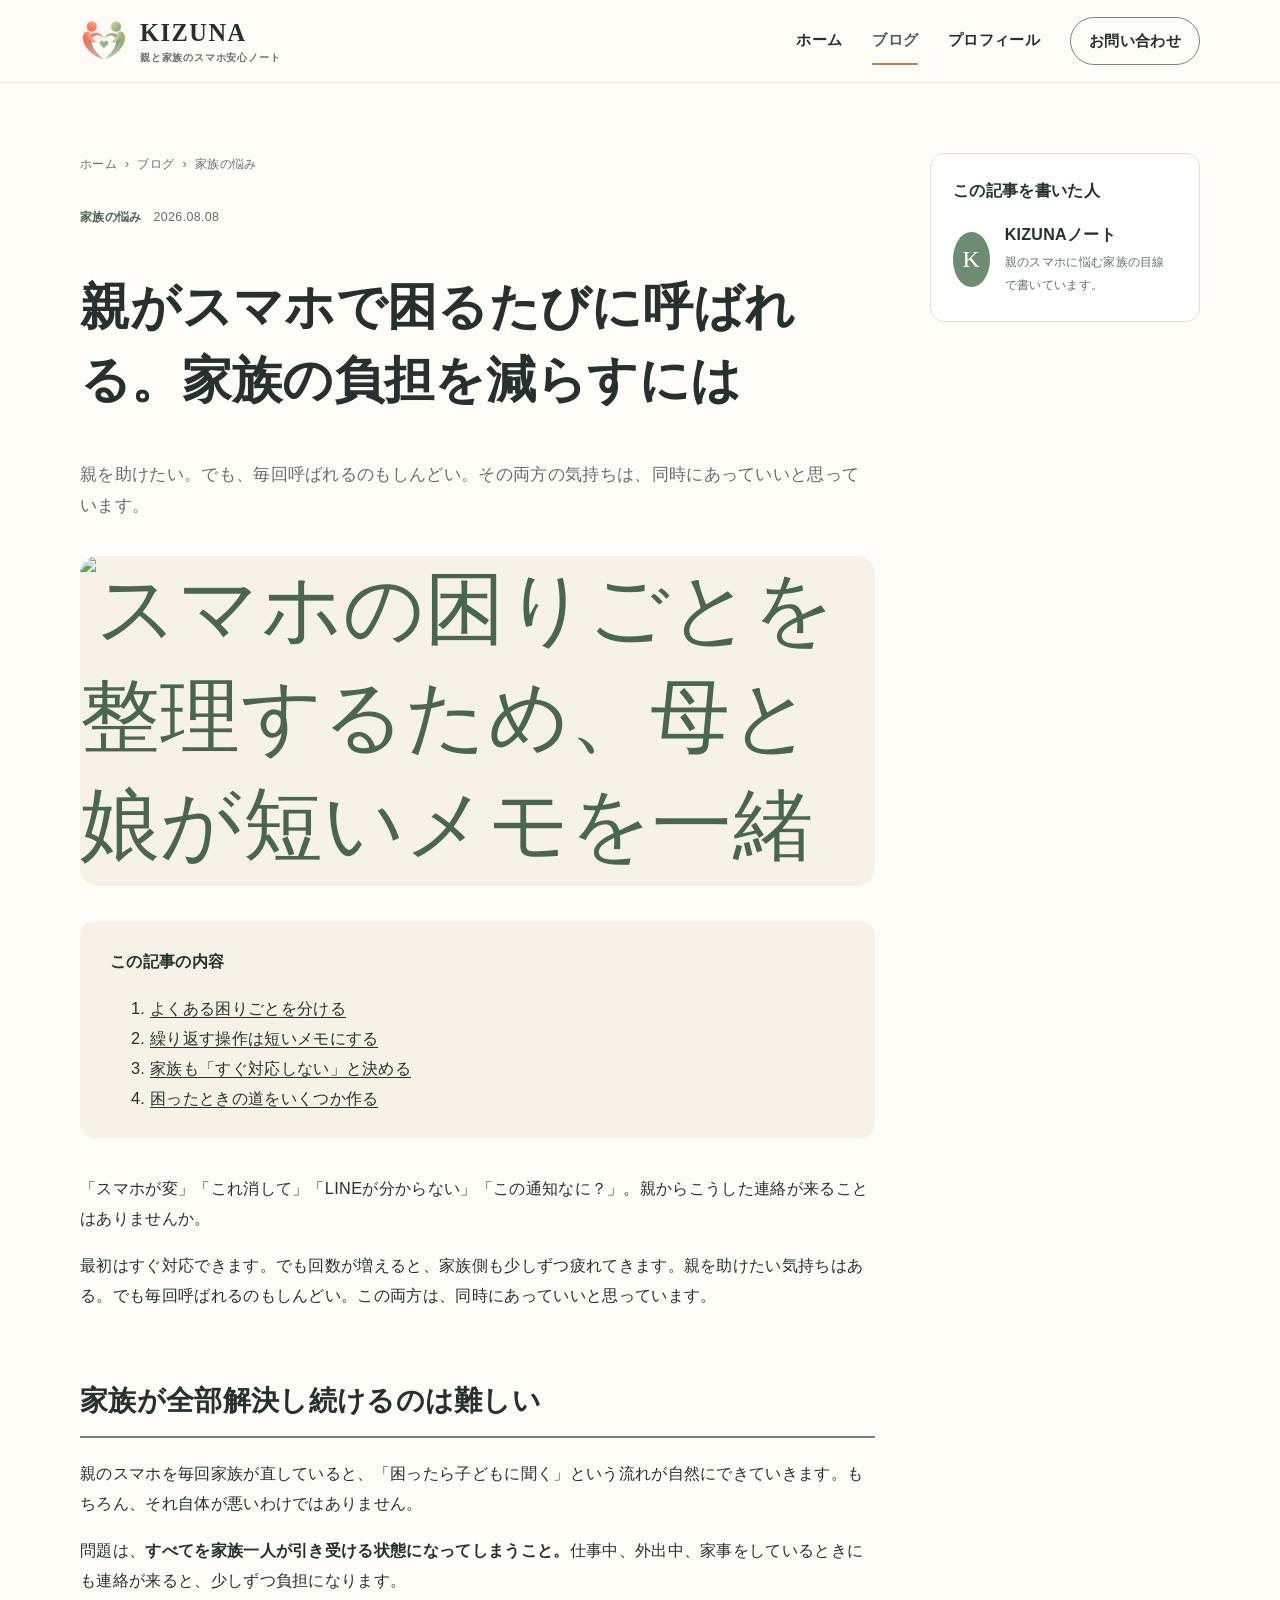
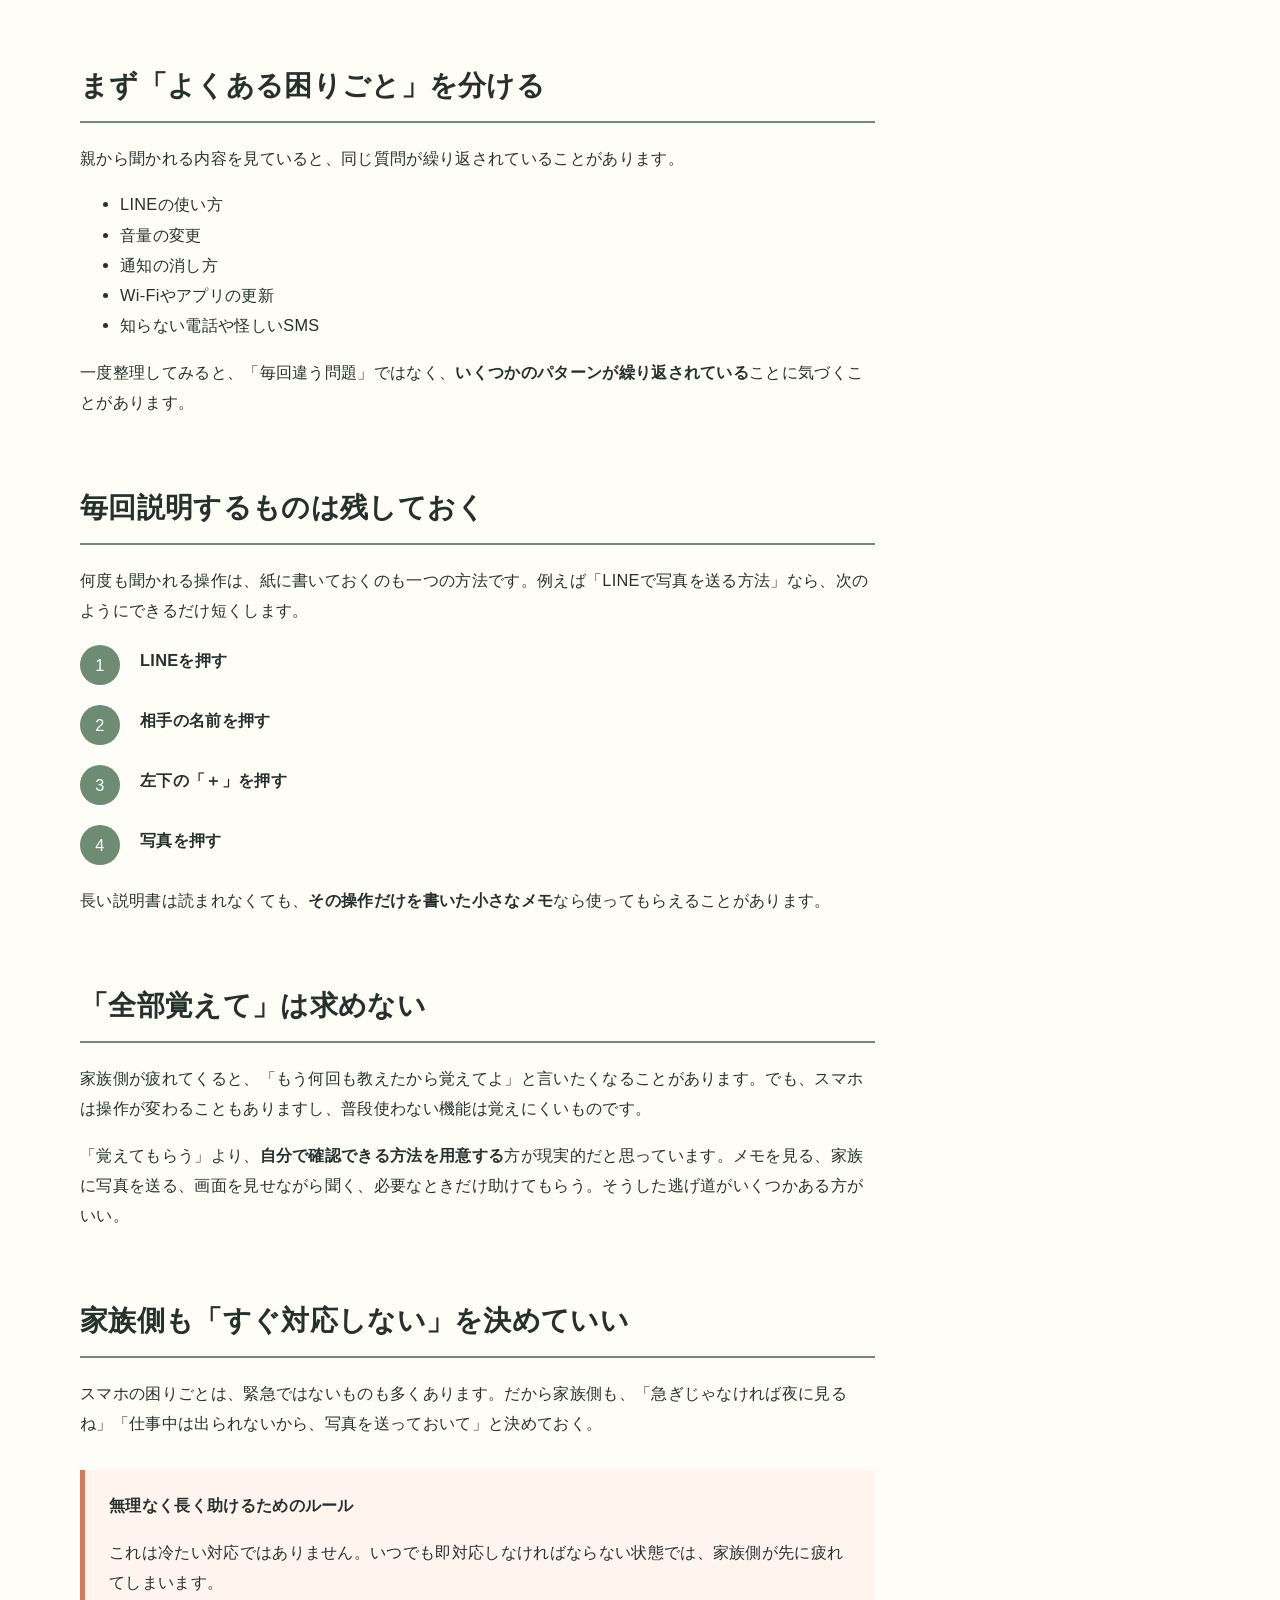
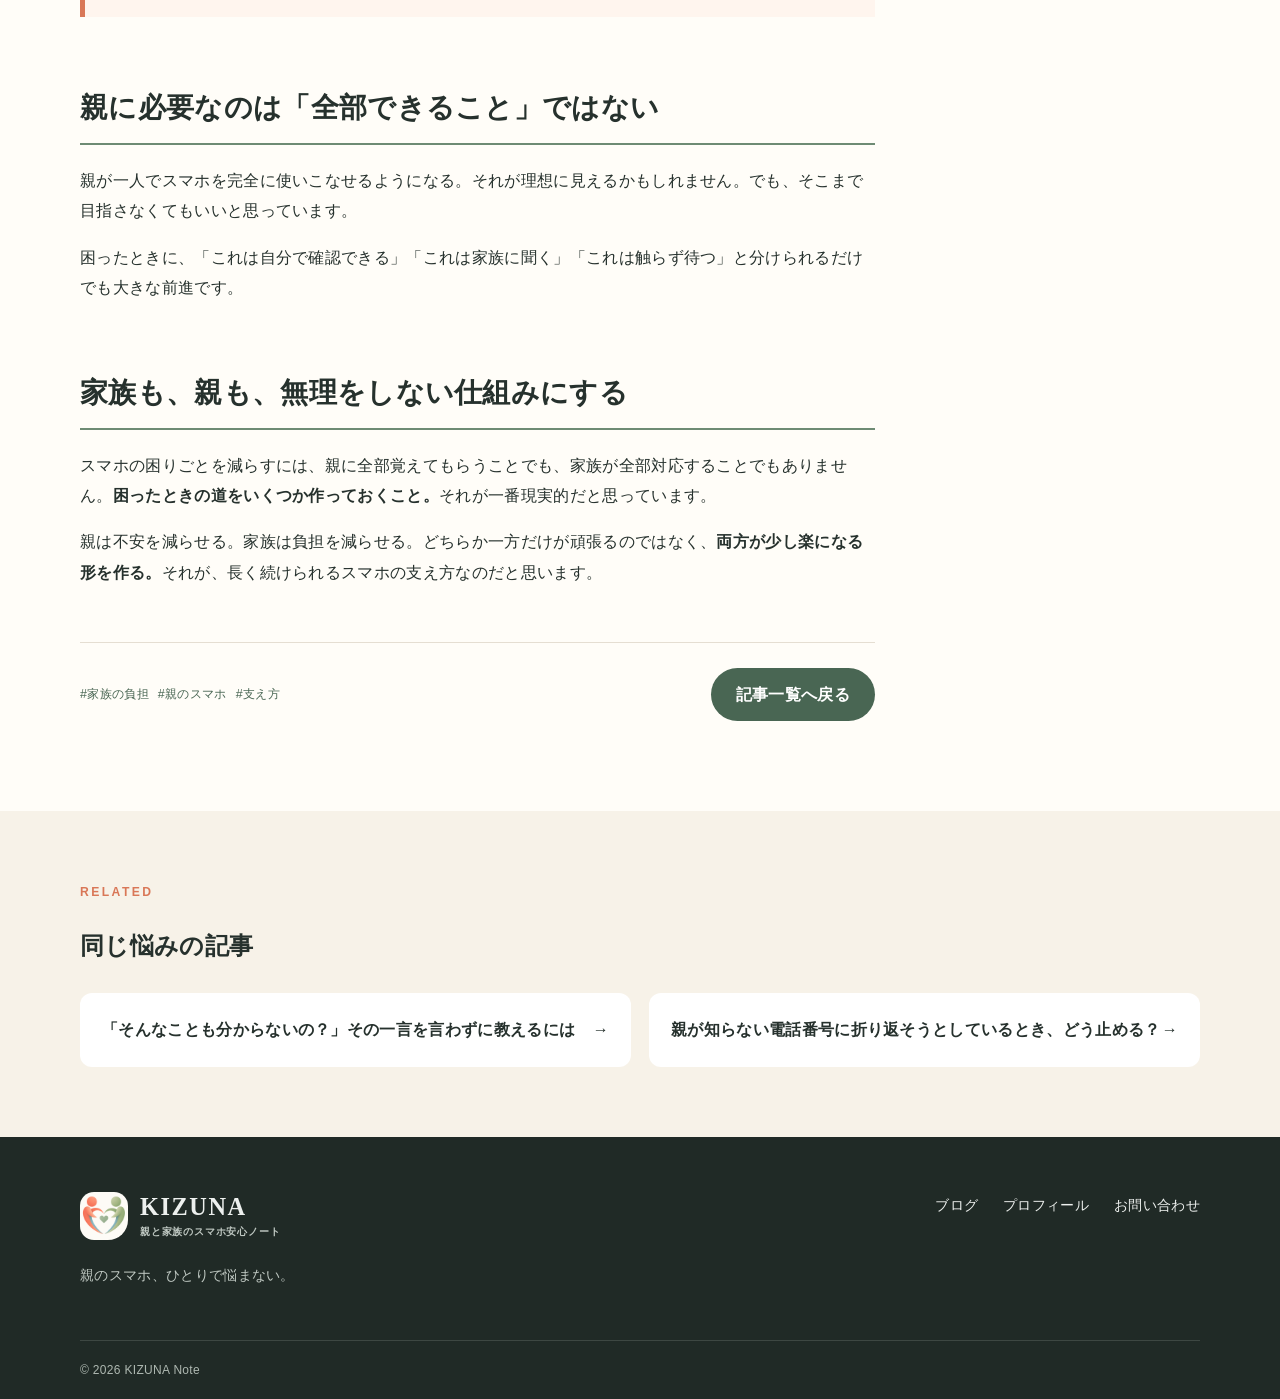
==== article-family-burden.html @ 636e0ae3 "Add unknown call and family support articles" ====
<!doctype html>
<html lang="ja"><head><meta charset="utf-8"><meta name="viewport" content="width=device-width,initial-scale=1">
<title>親がスマホで困るたびに呼ばれる。家族の負担を減らすには｜KIZUNAノート</title>
<meta name="description" content="親からスマホの相談を繰り返し受ける家族が、メモや対応ルールを使って無理なく支え続ける方法を考えます。">
<meta property="og:type" content="article"><meta property="og:title" content="親がスマホで困るたびに呼ばれる。家族の負担を減らすには"><meta property="og:image" content="assets/images/article-family-burden.jpg">
<link rel="stylesheet" href="assets/css/style.css?v=20260808-4"><script defer src="assets/js/main.js"></script>
<script type="application/ld+json">{"@context":"https://schema.org","@type":"BlogPosting","headline":"親がスマホで困るたびに呼ばれる。家族の負担を減らすには","datePublished":"2026-08-08","author":{"@type":"Organization","name":"KIZUNAノート"}}</script></head>
<body><a class="skip-link" href="#main">本文へ移動</a><header class="site-header"><div class="container header-inner"><a class="brand" href="index.html"><span class="brand-mark"><b>K</b><i></i></span><span class="brand-copy"><strong>KIZUNA</strong><small>親と家族のスマホ安心ノート</small></span></a><button class="menu-button" type="button" aria-expanded="false" aria-controls="global-nav"><span></span><span></span><span></span><span class="sr-only">メニュー</span></button><nav id="global-nav" class="global-nav"><a href="index.html">ホーム</a><a aria-current="page" href="blog.html">ブログ</a><a href="profile.html">プロフィール</a><a class="nav-contact" href="contact.html">お問い合わせ</a></nav></div></header>
<main id="main"><div class="container article-layout"><article class="article"><nav class="breadcrumbs" aria-label="パンくず"><a href="index.html">ホーム</a><span>›</span><a href="blog.html">ブログ</a><span>›</span><span>家族の悩み</span></nav>
<header class="article-header"><div class="meta"><span class="category">家族の悩み</span><time datetime="2026-08-08">2026.08.08</time></div><h1>親がスマホで困るたびに呼ばれる。家族の負担を減らすには</h1><p class="lead">親を助けたい。でも、毎回呼ばれるのもしんどい。その両方の気持ちは、同時にあっていいと思っています。</p><figure class="article-hero"><img src="assets/images/article-family-burden.jpg" alt="スマホの困りごとを整理するため、母と娘が短いメモを一緒に確認するイラスト"></figure></header>
<div class="article-body"><div class="toc"><strong>この記事の内容</strong><ol><li><a href="#patterns">よくある困りごとを分ける</a></li><li><a href="#memo">繰り返す操作は短いメモにする</a></li><li><a href="#rules">家族も「すぐ対応しない」と決める</a></li><li><a href="#paths">困ったときの道をいくつか作る</a></li></ol></div>
<p>「スマホが変」「これ消して」「LINEが分からない」「この通知なに？」。親からこうした連絡が来ることはありませんか。</p><p>最初はすぐ対応できます。でも回数が増えると、家族側も少しずつ疲れてきます。親を助けたい気持ちはある。でも毎回呼ばれるのもしんどい。この両方は、同時にあっていいと思っています。</p>
<h2>家族が全部解決し続けるのは難しい</h2><p>親のスマホを毎回家族が直していると、「困ったら子どもに聞く」という流れが自然にできていきます。もちろん、それ自体が悪いわけではありません。</p><p>問題は、<strong>すべてを家族一人が引き受ける状態になってしまうこと。</strong>仕事中、外出中、家事をしているときにも連絡が来ると、少しずつ負担になります。</p>
<h2 id="patterns">まず「よくある困りごと」を分ける</h2><p>親から聞かれる内容を見ていると、同じ質問が繰り返されていることがあります。</p><ul><li>LINEの使い方</li><li>音量の変更</li><li>通知の消し方</li><li>Wi-Fiやアプリの更新</li><li>知らない電話や怪しいSMS</li></ul><p>一度整理してみると、「毎回違う問題」ではなく、<strong>いくつかのパターンが繰り返されている</strong>ことに気づくことがあります。</p>
<h2 id="memo">毎回説明するものは残しておく</h2><p>何度も聞かれる操作は、紙に書いておくのも一つの方法です。例えば「LINEで写真を送る方法」なら、次のようにできるだけ短くします。</p><ol class="steps"><li><span>1</span><div><strong>LINEを押す</strong></div></li><li><span>2</span><div><strong>相手の名前を押す</strong></div></li><li><span>3</span><div><strong>左下の「＋」を押す</strong></div></li><li><span>4</span><div><strong>写真を押す</strong></div></li></ol><p>長い説明書は読まれなくても、<strong>その操作だけを書いた小さなメモ</strong>なら使ってもらえることがあります。</p>
<h2>「全部覚えて」は求めない</h2><p>家族側が疲れてくると、「もう何回も教えたから覚えてよ」と言いたくなることがあります。でも、スマホは操作が変わることもありますし、普段使わない機能は覚えにくいものです。</p><p>「覚えてもらう」より、<strong>自分で確認できる方法を用意する</strong>方が現実的だと思っています。メモを見る、家族に写真を送る、画面を見せながら聞く、必要なときだけ助けてもらう。そうした逃げ道がいくつかある方がいい。</p>
<h2 id="rules">家族側も「すぐ対応しない」を決めていい</h2><p>スマホの困りごとは、緊急ではないものも多くあります。だから家族側も、「急ぎじゃなければ夜に見るね」「仕事中は出られないから、写真を送っておいて」と決めておく。</p><div class="note"><strong>無理なく長く助けるためのルール</strong><p>これは冷たい対応ではありません。いつでも即対応しなければならない状態では、家族側が先に疲れてしまいます。</p></div>
<h2>親に必要なのは「全部できること」ではない</h2><p>親が一人でスマホを完全に使いこなせるようになる。それが理想に見えるかもしれません。でも、そこまで目指さなくてもいいと思っています。</p><p>困ったときに、「これは自分で確認できる」「これは家族に聞く」「これは触らず待つ」と分けられるだけでも大きな前進です。</p>
<h2 id="paths">家族も、親も、無理をしない仕組みにする</h2><p>スマホの困りごとを減らすには、親に全部覚えてもらうことでも、家族が全部対応することでもありません。<strong>困ったときの道をいくつか作っておくこと。</strong>それが一番現実的だと思っています。</p><p>親は不安を減らせる。家族は負担を減らせる。どちらか一方だけが頑張るのではなく、<strong>両方が少し楽になる形を作る。</strong>それが、長く続けられるスマホの支え方なのだと思います。</p></div>
<footer class="article-footer"><div class="tags"><span>#家族の負担</span><span>#親のスマホ</span><span>#支え方</span></div><a class="button" href="blog.html">記事一覧へ戻る</a></footer></article>
<aside class="sidebar article-side"><section class="side-box"><h2>この記事を書いた人</h2><div class="author-mini"><span class="avatar">K</span><div><strong>KIZUNAノート</strong><p>親のスマホに悩む家族の目線で書いています。</p></div></div></section></aside></div>
<section class="related tint"><div class="container"><p class="eyebrow">RELATED</p><h2>同じ悩みの記事</h2><div class="related-grid"><a href="article-teaching-kindly.html">「そんなことも分からないの？」その一言を言わずに教えるには <span>→</span></a><a href="article-unknown-call.html">親が知らない電話番号に折り返そうとしているとき、どう止める？ <span>→</span></a></div></div></section></main>
<footer class="site-footer"><div class="container footer-inner"><div><a class="brand brand-footer" href="index.html"><span class="brand-mark"><b>K</b><i></i></span><span class="brand-copy"><strong>KIZUNA</strong><small>親と家族のスマホ安心ノート</small></span></a><p>親のスマホ、ひとりで悩まない。</p></div><nav><a href="blog.html">ブログ</a><a href="profile.html">プロフィール</a><a href="contact.html">お問い合わせ</a></nav></div><div class="container copyright">© <span data-current-year></span> KIZUNA Note</div></footer></body></html>
---- assets/css/style.css ----
/* KIZUNAノート 共通スタイル：色や幅はここでまとめて変更できます */
:root{--ink:#26312d;--muted:#657069;--paper:#fffdf8;--cream:#f7f2e8;--sage:#6e8b74;--sage-dark:#496653;--coral:#d97757;--line:#e5ded2;--white:#fff;--shadow:0 12px 35px rgba(38,49,45,.08);--radius:18px;--max:1120px}
*{box-sizing:border-box}html{scroll-behavior:smooth}body{margin:0;color:var(--ink);background:var(--paper);font-family:"Hiragino Kaku Gothic ProN","Yu Gothic",Meiryo,sans-serif;line-height:1.85;letter-spacing:.02em}img{max-width:100%;height:auto}a{color:inherit;text-decoration:none}button,input,select,textarea{font:inherit}.container{width:min(calc(100% - 40px),var(--max));margin-inline:auto}.sr-only{position:absolute;width:1px;height:1px;padding:0;margin:-1px;overflow:hidden;clip:rect(0,0,0,0);white-space:nowrap;border:0}.skip-link{position:fixed;top:-100px;left:12px;z-index:100;background:var(--ink);color:white;padding:10px 16px}.skip-link:focus{top:12px}
.site-header{position:sticky;top:0;z-index:20;background:rgba(255,253,248,.95);border-bottom:1px solid rgba(229,222,210,.7);backdrop-filter:blur(10px)}.header-inner{min-height:76px;display:flex;align-items:center;justify-content:space-between}.brand{display:inline-flex;align-items:center;gap:10px;font-family:Georgia,"Yu Mincho",serif;font-size:1.18rem;font-weight:700}.brand-mark{display:grid;place-items:center;width:38px;height:38px;border-radius:50% 50% 45% 55%;color:white;background:var(--sage);font-family:Georgia,serif}.global-nav{display:flex;align-items:center;gap:30px;font-size:.94rem;font-weight:600}.global-nav a{padding:9px 0;border-bottom:2px solid transparent}.global-nav a:hover,.global-nav a[aria-current="page"]{color:var(--sage-dark);border-color:var(--coral)}.global-nav .nav-contact{padding:9px 18px;border:1px solid var(--sage);border-radius:999px}.menu-button{display:none;background:none;border:0;padding:9px}.menu-button>span:not(.sr-only){display:block;width:25px;height:2px;margin:5px;background:var(--ink)}
.hero{overflow:hidden;padding:90px 0 82px;background:linear-gradient(120deg,var(--paper) 62%,#edf1e8 62%)}.hero-grid{display:grid;grid-template-columns:1.15fr .85fr;align-items:center;gap:60px}.eyebrow{margin:0 0 8px;color:var(--coral);font-size:.76rem;font-weight:800;letter-spacing:.2em}.hero h1,.page-header h1{margin:0;font-family:Georgia,"Yu Mincho",serif;font-size:clamp(2.5rem,6vw,4.8rem);line-height:1.35;letter-spacing:.04em}.hero h1 em{color:var(--sage-dark);font-style:normal}.hero-copy{max-width:600px;margin:25px 0 32px;color:var(--muted);font-size:1.08rem}.button{display:inline-flex;align-items:center;justify-content:center;gap:16px;min-height:52px;padding:12px 25px;border:0;border-radius:999px;color:white;background:var(--sage-dark);font-weight:700;cursor:pointer;transition:transform .2s,background .2s}.button:hover{background:var(--ink);transform:translateY(-2px)}.hero-visual{position:relative;min-height:390px}.sun{position:absolute;right:-40px;top:0;width:300px;height:300px;border-radius:50%;background:#f5c8aa}.notebook{position:absolute;left:30px;top:65px;width:280px;height:230px;padding:55px 35px;transform:rotate(-5deg);border-radius:8px;background:repeating-linear-gradient(#fff 0,#fff 35px,#dce5de 36px);box-shadow:var(--shadow);font-family:"Yu Mincho",serif;font-size:1.45rem;color:var(--sage-dark)}.notebook:before{content:"";position:absolute;left:18px;top:0;width:4px;height:100%;background:#e3a891}.leaf{position:absolute;width:70px;height:32px;border-radius:100% 0 100% 0;background:var(--sage);transform:rotate(-30deg)}.leaf-one{left:5px;bottom:35px}.leaf-two{left:65px;bottom:10px;transform:rotate(25deg);background:#9aac8d}
.section{padding:88px 0}.tint{background:var(--cream)}.section-heading{display:flex;align-items:end;justify-content:space-between;margin-bottom:32px}.section h2,.contact-cta h2,.future-section h2{margin:0;font-family:Georgia,"Yu Mincho",serif;font-size:clamp(1.8rem,4vw,2.6rem);line-height:1.45}.text-link{color:var(--sage-dark);font-weight:700;border-bottom:1px solid}.card-grid{display:grid;grid-template-columns:repeat(3,1fr);gap:24px}.post-card{overflow:hidden;border:1px solid var(--line);border-radius:var(--radius);background:white;transition:transform .2s,box-shadow .2s}.post-card:hover{transform:translateY(-5px);box-shadow:var(--shadow)}.card-visual{display:grid;place-items:center;height:185px}.visual-phone{background:#e7efe7}.visual-security{background:#f5e4db}.visual-life{background:#eee8d5}.visual-chat{background:#e5edf1}.visual-icon{font-size:3.3rem}.card-body{padding:23px}.meta{display:flex;align-items:center;gap:12px;color:var(--muted);font-size:.78rem}.category{color:var(--sage-dark);font-weight:800}.post-card h3{font-size:1.1rem;line-height:1.65}.post-card p{color:var(--muted);font-size:.9rem}.tags{display:flex;gap:9px;flex-wrap:wrap;color:var(--sage-dark);font-size:.78rem}.popular-layout{display:grid;grid-template-columns:.65fr 1.35fr;gap:70px}.ranking{margin:0;padding:0;list-style:none}.ranking li{display:grid;grid-template-columns:60px 1fr;gap:20px;padding:24px 0;border-bottom:1px solid #d9d1c3}.ranking li:first-child{padding-top:0}.ranking h3{margin:5px 0 0;line-height:1.55}.rank{font:italic 1.8rem Georgia,serif;color:var(--coral)}.profile-band{display:grid;grid-template-columns:180px 1fr;align-items:center;gap:55px;max-width:900px}.avatar{display:grid;place-items:center;width:150px;height:150px;border-radius:50%;color:white;background:var(--sage);font:4rem Georgia,serif;box-shadow:0 0 0 14px #edf1e8}.profile-band p:not(.eyebrow){color:var(--muted)}.contact-cta,.future-section{padding:75px 0;text-align:center;color:white;background:var(--sage-dark)}.contact-cta .eyebrow,.future-section .eyebrow{color:#f4b59d}.contact-cta p:not(.eyebrow),.future-section p:not(.eyebrow){margin:14px auto 25px;max-width:680px;color:#e8eee9}.button-light{color:var(--ink);background:white}
.site-footer{padding:55px 0 18px;background:#202a26;color:#edf0ee}.footer-inner{display:flex;justify-content:space-between;align-items:start}.footer-inner p{font-size:.86rem;color:#bfc8c2}.footer-inner nav{display:flex;gap:25px;font-size:.88rem}.copyright{margin-top:38px;padding-top:18px;border-top:1px solid #3d4742;color:#aeb8b1;font-size:.75rem}
.page-header{padding:65px 0;text-align:center;background:var(--cream)}.page-header h1{font-size:clamp(2.2rem,5vw,3.5rem)}.page-header p:last-child{margin-bottom:0;color:var(--muted)}.content-with-sidebar,.article-layout{display:grid;grid-template-columns:minmax(0,1fr) 270px;gap:55px;padding-top:70px;padding-bottom:90px}.filter-list{display:flex;gap:9px;flex-wrap:wrap;margin-bottom:28px}.filter{padding:8px 17px;border:1px solid var(--line);border-radius:99px;background:white;color:var(--muted);cursor:pointer}.filter.active,.filter:hover{color:white;background:var(--sage-dark);border-color:var(--sage-dark)}.post-list{display:grid;gap:22px}.list-card{display:grid;grid-template-columns:180px 1fr;gap:25px;padding-bottom:22px;border-bottom:1px solid var(--line)}.list-card[hidden]{display:none}.mini-visual{display:grid;place-items:center;min-height:150px;border-radius:14px;font-size:2.7rem}.list-card h2{margin:7px 0;font-size:1.25rem;line-height:1.55}.list-card p{margin:0 0 7px;color:var(--muted)}.sidebar{display:grid;align-content:start;gap:22px}.side-box{padding:22px;border:1px solid var(--line);border-radius:14px;background:white}.side-box h2{margin:0 0 14px;font-size:1rem}.side-box ul{margin:0;padding:0;list-style:none}.side-box li+li{border-top:1px solid var(--line)}.side-box li a{display:flex;justify-content:space-between;padding:10px 0}.ad-slot,.ad-inline{text-align:center;color:#8a8f8b;background:#f4f2ed;border:1px dashed #c9c4ba}.ad-slot small,.ad-inline small{letter-spacing:.15em}.tag-cloud{display:flex;gap:8px;flex-wrap:wrap;font-size:.78rem;color:var(--sage-dark)}
.article-layout{align-items:start}.breadcrumbs{display:flex;gap:8px;margin-bottom:30px;color:var(--muted);font-size:.78rem}.article-header h1{font-family:Georgia,"Yu Mincho",serif;font-size:clamp(2rem,5vw,3.15rem);line-height:1.45}.lead{color:var(--muted);font-size:1.05rem}.article-hero{display:grid;place-items:center;height:330px;margin:35px 0;border-radius:var(--radius);color:var(--sage-dark);font:5rem Georgia,serif}.article-body{font-size:1.02rem}.article-body h2{margin:65px 0 20px;padding-bottom:9px;border-bottom:2px solid var(--sage);font-family:Georgia,"Yu Mincho",serif;font-size:1.75rem}.toc{margin:35px 0;padding:25px 30px;border-radius:14px;background:var(--cream)}.toc ol{margin-bottom:0}.toc a{border-bottom:1px solid}.note{margin:32px 0;padding:20px 24px;border-left:5px solid var(--coral);background:#fff5ee}.note p{margin-bottom:0}.steps{padding:0;list-style:none}.steps li{display:grid;grid-template-columns:44px 1fr;gap:16px;margin:20px 0}.steps li>span{display:grid;place-items:center;width:40px;height:40px;border-radius:50%;color:white;background:var(--sage)}.steps p{margin:4px 0;color:var(--muted)}.ad-inline{margin:50px 0;padding:35px;border-radius:12px}.article-footer{display:flex;align-items:center;justify-content:space-between;margin-top:55px;padding-top:25px;border-top:1px solid var(--line)}.author-mini{display:flex;align-items:center;gap:15px}.author-mini .avatar{width:55px;height:55px;box-shadow:none;font-size:1.5rem}.author-mini p{margin:2px 0;color:var(--muted);font-size:.78rem}.related{padding:70px 0}.related-grid{display:grid;grid-template-columns:1fr 1fr;gap:18px;margin-top:25px}.related-grid a{display:flex;justify-content:space-between;padding:22px;border-radius:12px;background:white;font-weight:700}
.profile-page{display:grid;grid-template-columns:280px 1fr;gap:75px;max-width:940px}.profile-portrait{text-align:center}.profile-portrait .large{width:210px;height:210px;margin:auto}.profile-page h2{font-size:2.1rem}.profile-page h3{margin-top:40px}.values{padding:0;list-style:none}.values li{display:grid;grid-template-columns:145px 1fr;gap:16px;padding:18px 0;border-bottom:1px solid var(--line)}.values span{color:var(--muted)}.contact-layout{display:grid;grid-template-columns:.7fr 1.3fr;gap:70px;max-width:950px}.contact-note{margin-top:25px;padding:20px;border-radius:12px;background:var(--cream);font-size:.9rem}.contact-form{display:grid;gap:22px;padding:35px;border:1px solid var(--line);border-radius:var(--radius);background:white;box-shadow:var(--shadow)}.contact-form label{display:grid;gap:7px;font-weight:700}.contact-form label>span{font-size:.72rem;color:var(--coral)}.contact-form input,.contact-form select,.contact-form textarea{width:100%;padding:12px;border:1px solid #cfc9be;border-radius:8px;background:#fff;font-weight:400}.contact-form input:focus,.contact-form select:focus,.contact-form textarea:focus{outline:3px solid rgba(110,139,116,.25);border-color:var(--sage)}.contact-form .checkbox{display:flex;grid-template-columns:auto 1fr;align-items:center}.contact-form .checkbox input{width:20px;height:20px}.contact-form .checkbox span{color:var(--ink);font-size:.86rem}.form-status{margin:0;color:var(--sage-dark);font-weight:700}
@media(max-width:800px){.container{width:min(calc(100% - 30px),var(--max))}.menu-button{display:block}.global-nav{position:absolute;top:76px;left:0;right:0;display:none;padding:15px 22px 25px;background:var(--paper);box-shadow:0 12px 20px rgba(0,0,0,.08)}.global-nav.open{display:grid;gap:4px}.global-nav a{padding:12px}.hero{padding:60px 0;background:var(--paper)}.hero-grid{grid-template-columns:1fr}.hero-visual{min-height:300px}.sun{right:0;width:240px;height:240px}.notebook{left:calc(50% - 135px);width:270px}.card-grid{grid-template-columns:1fr}.popular-layout,.content-with-sidebar,.article-layout,.profile-page,.contact-layout{grid-template-columns:1fr;gap:45px}.profile-band{grid-template-columns:1fr;text-align:center}.profile-band .avatar{margin:auto}.sidebar{grid-template-columns:repeat(2,1fr)}.article-side{grid-template-columns:1fr 1fr}.section{padding:65px 0}.article{min-width:0}}
@media(max-width:560px){.section-heading{align-items:start;gap:15px;flex-direction:column}.hero h1{font-size:2.35rem}.hero-visual{min-height:270px}.notebook{top:35px;height:210px}.list-card{grid-template-columns:1fr}.mini-visual{min-height:120px}.sidebar,.article-side{grid-template-columns:1fr}.article-header h1{font-size:1.85rem}.article-hero{height:230px}.article-footer,.footer-inner{align-items:start;flex-direction:column;gap:25px}.footer-inner nav{flex-wrap:wrap}.related-grid{grid-template-columns:1fr}.values li{grid-template-columns:1fr;gap:4px}.contact-form{padding:22px}.article-layout{padding-top:38px}}

/* 広告を始めるまで、記事内と記事サイドバーの広告枠を非表示にします。 */
.article .ad-inline,.article-side .ad-slot{display:none}

/* 記事の内容に合わせた挿絵を、画面幅に応じてきれいに表示します。 */
.article-hero{position:relative;overflow:hidden;background:var(--cream)}
.article-hero img{position:absolute;inset:0;display:block;width:100%;height:100%;object-fit:cover;object-position:center}
.visual-kizuna{color:white;background:var(--sage);font-family:Georgia,serif}.source-note{font-size:.78rem;color:var(--muted)}.source-note a{text-decoration:underline}
/* ブランドと実話中心のプロフィールを強化 */
.header-inner{min-height:82px}.brand{gap:12px}.brand-mark{position:relative;width:48px;height:48px;border-radius:14px 14px 20px 14px;background:var(--sage-dark);box-shadow:inset 0 0 0 2px rgba(255,255,255,.22)}.brand-mark b{font-size:1.65rem;line-height:1}.brand-mark i{position:absolute;right:7px;bottom:6px;width:8px;height:8px;border:2px solid white;border-radius:50%}.brand-copy{display:grid;line-height:1.05}.brand-copy strong{font:800 1.42rem Georgia,"Yu Mincho",serif;letter-spacing:.12em}.brand-copy small{margin-top:6px;color:var(--muted);font-size:.63rem;font-weight:700;letter-spacing:.08em}.brand-footer .brand-copy small{color:#bfc8c2}.brand:not(:has(.brand-copy))>span:last-child{display:grid;font-size:0}.brand:not(:has(.brand-copy))>span:last-child:before{content:"KIZUNA";font:800 1.42rem Georgia,"Yu Mincho",serif;letter-spacing:.12em}.brand:not(:has(.brand-copy))>span:last-child:after{content:"親と家族のスマホ安心ノート";margin-top:6px;color:var(--muted);font:700 .63rem "Yu Gothic",sans-serif;letter-spacing:.08em}.site-footer .brand:not(:has(.brand-copy))>span:last-child:after{color:#bfc8c2}
.hero{padding:72px 0 76px}.hero-visual{min-height:0;margin:0;overflow:hidden;border:10px solid white;border-radius:26px;background:white;box-shadow:var(--shadow);transform:rotate(1.5deg)}.hero-visual img{display:block;width:100%;aspect-ratio:4/3;object-fit:cover}.hero-visual figcaption{padding:12px 16px;color:var(--muted);font-size:.76rem;text-align:center}.popular-intro{max-width:280px;color:var(--muted)}
.story-header{background:linear-gradient(135deg,var(--cream),#edf1e8)}.story-layout{display:grid;grid-template-columns:270px minmax(0,680px);justify-content:center;gap:80px}.story-aside{position:sticky;top:120px;align-self:start;text-align:center}.story-aside .avatar{margin:auto}.story-aside-title{margin-top:30px;font-family:Georgia,"Yu Mincho",serif;font-size:1.2rem;font-weight:700}.story-aside p:last-child{color:var(--muted);font-size:.88rem}.origin-story{font-size:1.04rem}.story-lead{font-family:"Yu Mincho",serif;font-size:1.25rem;font-weight:700}.origin-story blockquote{position:relative;margin:25px 0 35px;padding:30px;border-left:6px solid var(--coral);background:var(--cream);font-family:"Yu Mincho",serif;font-size:1.32rem;line-height:1.7}.origin-story blockquote p{margin:0}.origin-story cite{display:block;margin-top:12px;color:var(--muted);font-family:"Yu Gothic",sans-serif;font-size:.78rem;font-style:normal}.story-highlight{margin:35px 0;padding:25px;border-radius:14px;background:#fff2ea}.story-highlight strong{font-size:1.1rem}.story-highlight p{margin-bottom:0}.origin-story h2{margin:55px 0 18px;font-family:Georgia,"Yu Mincho",serif;font-size:1.7rem}.closing-message{margin:45px 0;padding:25px 0;border-top:1px solid var(--line);border-bottom:1px solid var(--line);color:var(--sage-dark);font-family:"Yu Mincho",serif;font-size:1.3rem;font-weight:700;text-align:center}
@media(max-width:800px){.story-layout{grid-template-columns:1fr;gap:45px}.story-aside{position:static}.hero-visual{max-width:570px;margin-inline:auto}.brand-copy small{display:none}.brand:not(:has(.brand-copy))>span:last-child:after{display:none}}
/* 指定ロゴとブランド文字のみを更新 */
.brand-mark{background:#fffdf8 url("../images/kizuna-symbol.png") center/contain no-repeat;box-shadow:none}.brand-mark b,.brand-mark i{display:none}.brand-copy strong{font-family:"Cooper Black","Palatino Linotype","Book Antiqua","Yu Mincho",serif;font-size:1.52rem;font-weight:900;letter-spacing:.065em}
@media(prefers-reduced-motion:reduce){html{scroll-behavior:auto}*{transition:none!important}}
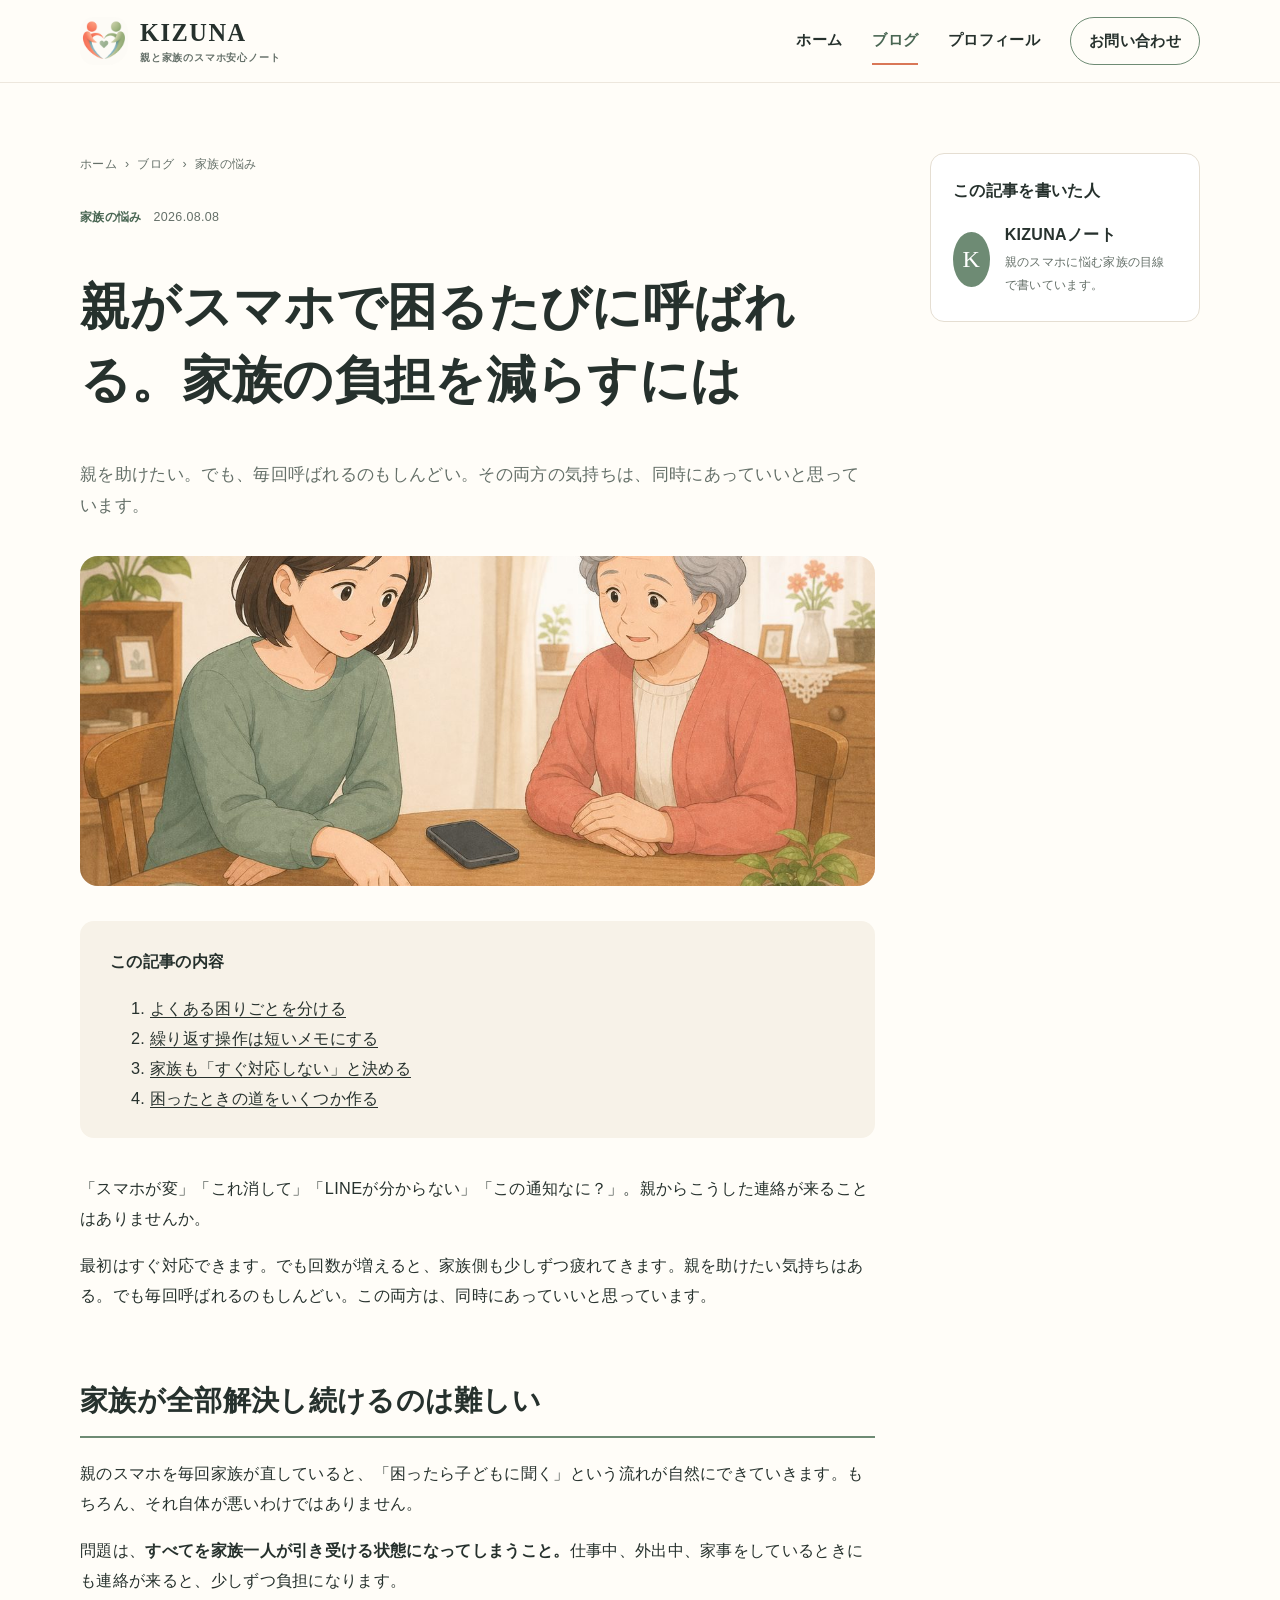
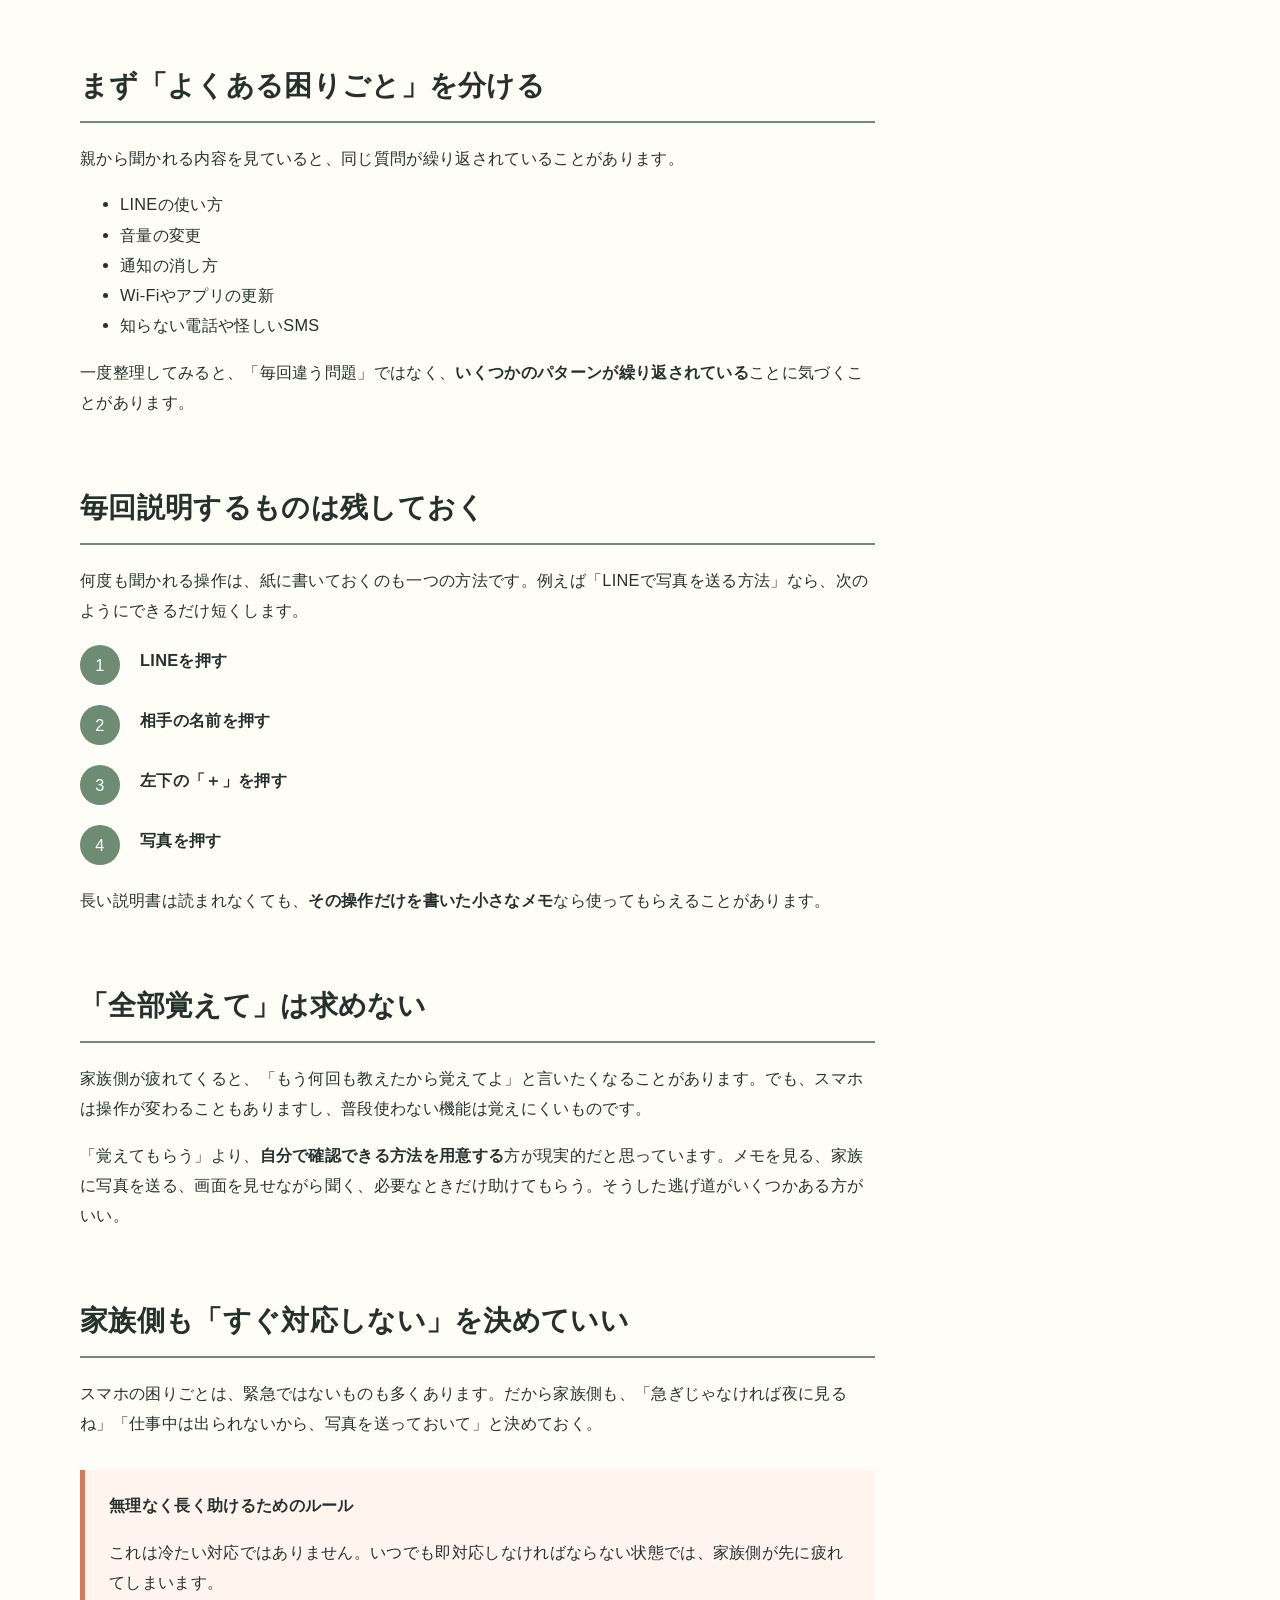
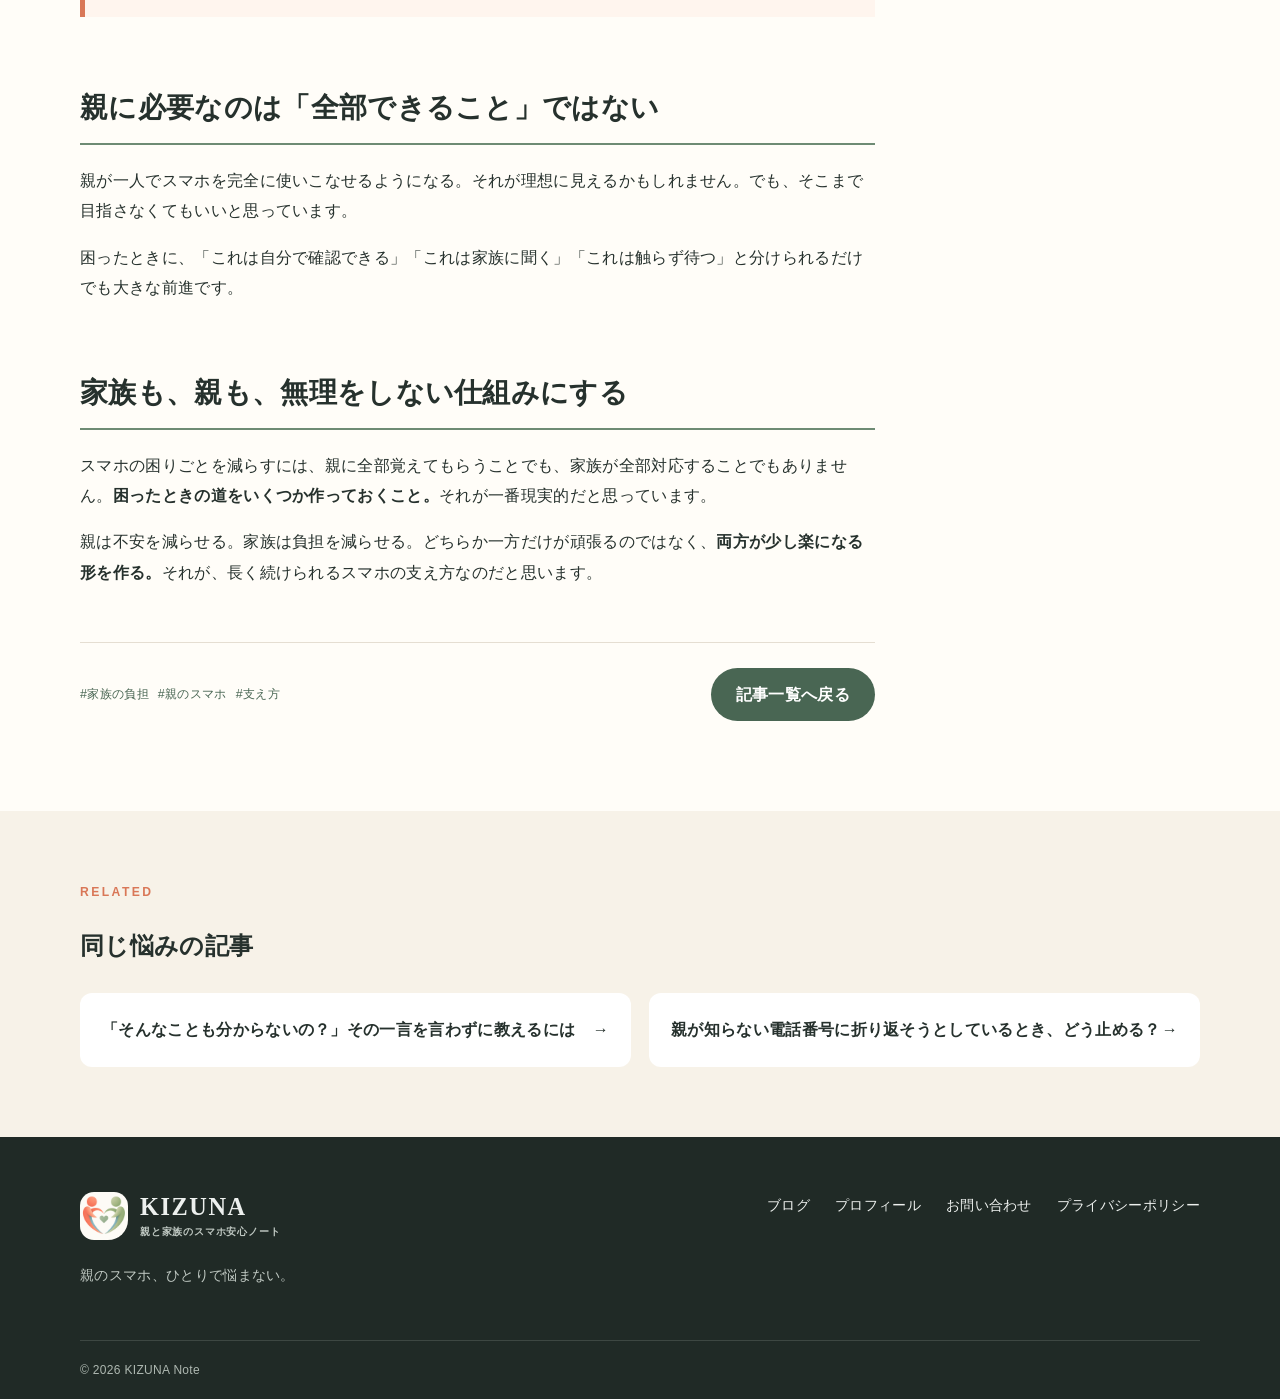
==== commit b15d15ae: "Add Google Analytics and privacy policy" ====
--- a/article-family-burden.html
+++ b/article-family-burden.html
@@ -1,5 +1,13 @@
 <!doctype html>
-<html lang="ja"><head><meta charset="utf-8"><meta name="viewport" content="width=device-width,initial-scale=1">
+<html lang="ja"><head>
+<!-- Google tag (gtag.js) -->
+<script async src="https://www.googletagmanager.com/gtag/js?id=G-VS8XKYZY62"></script>
+<script>
+  window.dataLayer = window.dataLayer || [];
+  function gtag(){dataLayer.push(arguments);}
+  gtag('js', new Date());
+  gtag('config', 'G-VS8XKYZY62');
+</script><meta charset="utf-8"><meta name="viewport" content="width=device-width,initial-scale=1">
 <title>親がスマホで困るたびに呼ばれる。家族の負担を減らすには｜KIZUNAノート</title>
 <meta name="description" content="親からスマホの相談を繰り返し受ける家族が、メモや対応ルールを使って無理なく支え続ける方法を考えます。">
 <meta property="og:type" content="article"><meta property="og:title" content="親がスマホで困るたびに呼ばれる。家族の負担を減らすには"><meta property="og:image" content="assets/images/article-family-burden.jpg">
@@ -20,4 +28,4 @@
 <footer class="article-footer"><div class="tags"><span>#家族の負担</span><span>#親のスマホ</span><span>#支え方</span></div><a class="button" href="blog.html">記事一覧へ戻る</a></footer></article>
 <aside class="sidebar article-side"><section class="side-box"><h2>この記事を書いた人</h2><div class="author-mini"><span class="avatar">K</span><div><strong>KIZUNAノート</strong><p>親のスマホに悩む家族の目線で書いています。</p></div></div></section></aside></div>
 <section class="related tint"><div class="container"><p class="eyebrow">RELATED</p><h2>同じ悩みの記事</h2><div class="related-grid"><a href="article-teaching-kindly.html">「そんなことも分からないの？」その一言を言わずに教えるには <span>→</span></a><a href="article-unknown-call.html">親が知らない電話番号に折り返そうとしているとき、どう止める？ <span>→</span></a></div></div></section></main>
-<footer class="site-footer"><div class="container footer-inner"><div><a class="brand brand-footer" href="index.html"><span class="brand-mark"><b>K</b><i></i></span><span class="brand-copy"><strong>KIZUNA</strong><small>親と家族のスマホ安心ノート</small></span></a><p>親のスマホ、ひとりで悩まない。</p></div><nav><a href="blog.html">ブログ</a><a href="profile.html">プロフィール</a><a href="contact.html">お問い合わせ</a></nav></div><div class="container copyright">© <span data-current-year></span> KIZUNA Note</div></footer></body></html>
+<footer class="site-footer"><div class="container footer-inner"><div><a class="brand brand-footer" href="index.html"><span class="brand-mark"><b>K</b><i></i></span><span class="brand-copy"><strong>KIZUNA</strong><small>親と家族のスマホ安心ノート</small></span></a><p>親のスマホ、ひとりで悩まない。</p></div><nav><a href="blog.html">ブログ</a><a href="profile.html">プロフィール</a><a href="contact.html">お問い合わせ</a><a href="privacy.html">&#12503;&#12521;&#12452;&#12496;&#12471;&#12540;&#12509;&#12522;&#12471;&#12540;</a></nav></div><div class="container copyright">© <span data-current-year></span> KIZUNA Note</div></footer></body></html>
